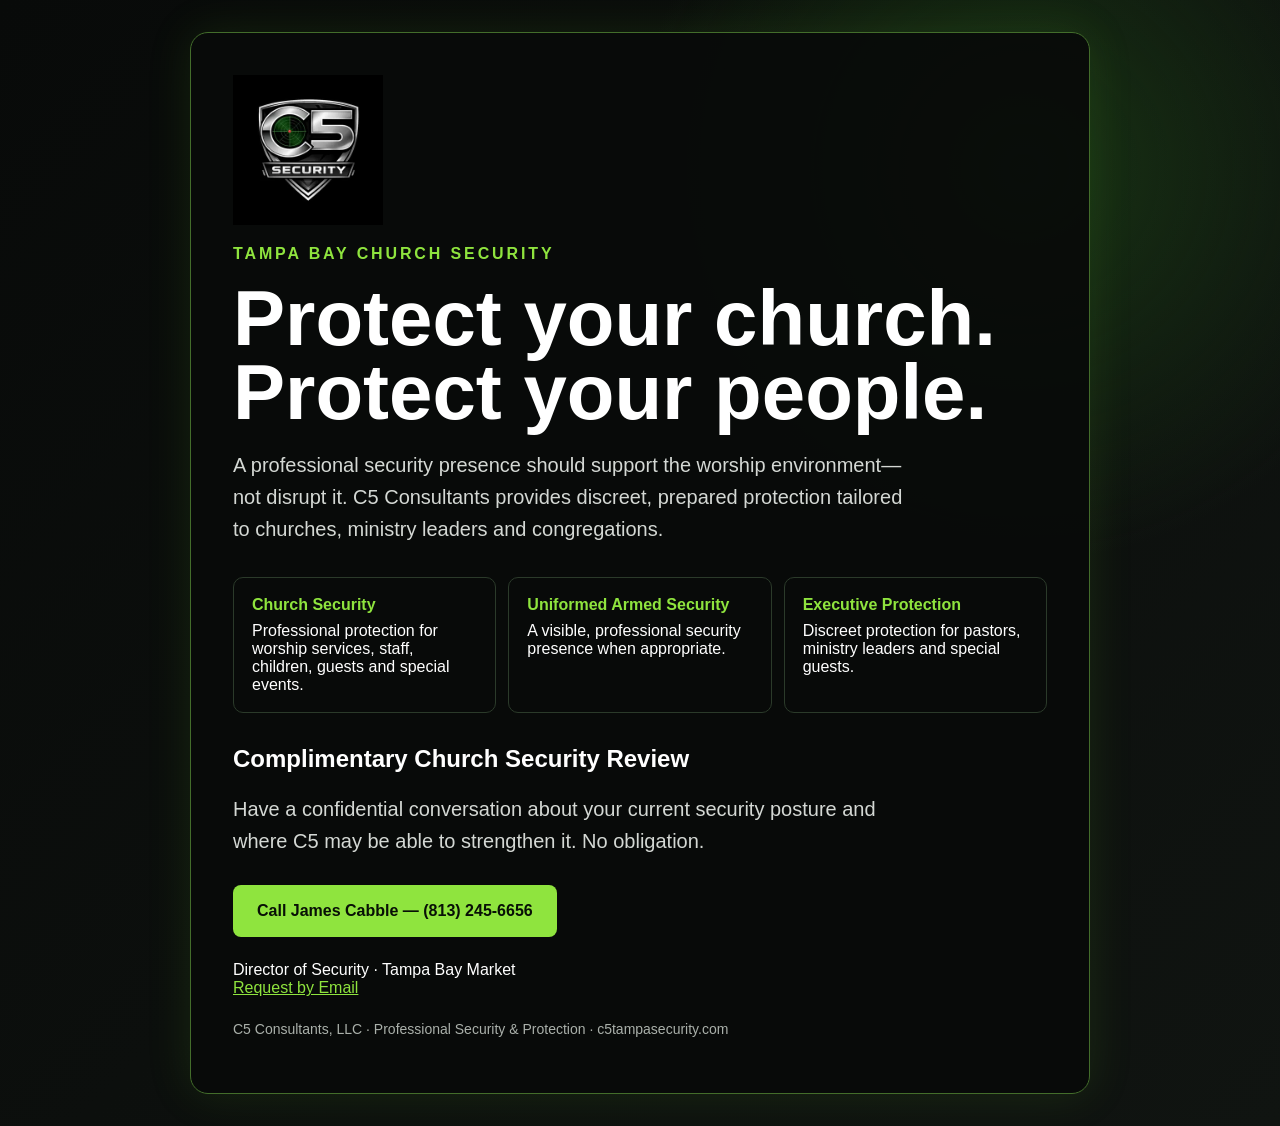
==== church-security.html @ 15aeea17 "Add church security direct mail landing page" ====
<!doctype html><html lang="en"><head><meta charset="utf-8"><meta name="viewport" content="width=device-width,initial-scale=1"><title>Church Security Review | C5 Consultants</title><meta name="description" content="Request a confidential complimentary church security review from C5 Consultants in Tampa Bay."><link rel="icon" href="assets/official-c5-logo.svg" type="image/svg+xml"><style>*{box-sizing:border-box}body{margin:0;background:#080a09;color:#fff;font-family:Arial,sans-serif}.wrap{min-height:100vh;background:radial-gradient(circle at 80% 15%,#183314 0,transparent 28%),linear-gradient(135deg,#080a09,#101411);padding:32px 20px}.card{max-width:900px;margin:auto;border:1px solid #436d2b;background:rgba(8,10,9,.92);padding:42px;border-radius:18px;box-shadow:0 0 45px #69c52a20}.logo{width:150px}.eyebrow{color:#8fe43e;letter-spacing:.18em;font-weight:700}.hero{font-size:clamp(42px,7vw,78px);line-height:.95;margin:18px 0}.sub{font-size:20px;color:#d4d8d4;max-width:680px;line-height:1.6}.services{display:grid;grid-template-columns:repeat(3,1fr);gap:12px;margin:32px 0}.services div{border:1px solid #2b3a2a;padding:18px;border-radius:10px}.services strong{display:block;color:#8fe43e;margin-bottom:8px}.cta{display:inline-block;background:#8fe43e;color:#081006;text-decoration:none;font-weight:800;padding:17px 24px;border-radius:8px;margin:8px 0}.fine{color:#aab0aa;font-size:14px;margin-top:24px}@media(max-width:650px){.card{padding:28px 22px}.services{grid-template-columns:1fr}}</style></head><body><main class="wrap"><section class="card"><img class="logo" src="assets/official-c5-logo.svg" alt="C5 Security"><p class="eyebrow">TAMPA BAY CHURCH SECURITY</p><h1 class="hero">Protect your church.<br>Protect your people.</h1><p class="sub">A professional security presence should support the worship environment—not disrupt it. C5 Consultants provides discreet, prepared protection tailored to churches, ministry leaders and congregations.</p><div class="services"><div><strong>Church Security</strong>Professional protection for worship services, staff, children, guests and special events.</div><div><strong>Uniformed Armed Security</strong>A visible, professional security presence when appropriate.</div><div><strong>Executive Protection</strong>Discreet protection for pastors, ministry leaders and special guests.</div></div><h2>Complimentary Church Security Review</h2><p class="sub">Have a confidential conversation about your current security posture and where C5 may be able to strengthen it. No obligation.</p><a class="cta" href="tel:+18132456656">Call James Cabble — (813) 245-6656</a><p>Director of Security · Tampa Bay Market<br><a style="color:#8fe43e" href="mailto:jim_cabble@yahoo.com?subject=Church%20Security%20Review">Request by Email</a></p><p class="fine">C5 Consultants, LLC · Professional Security &amp; Protection · c5tampasecurity.com</p></section></main></body></html>
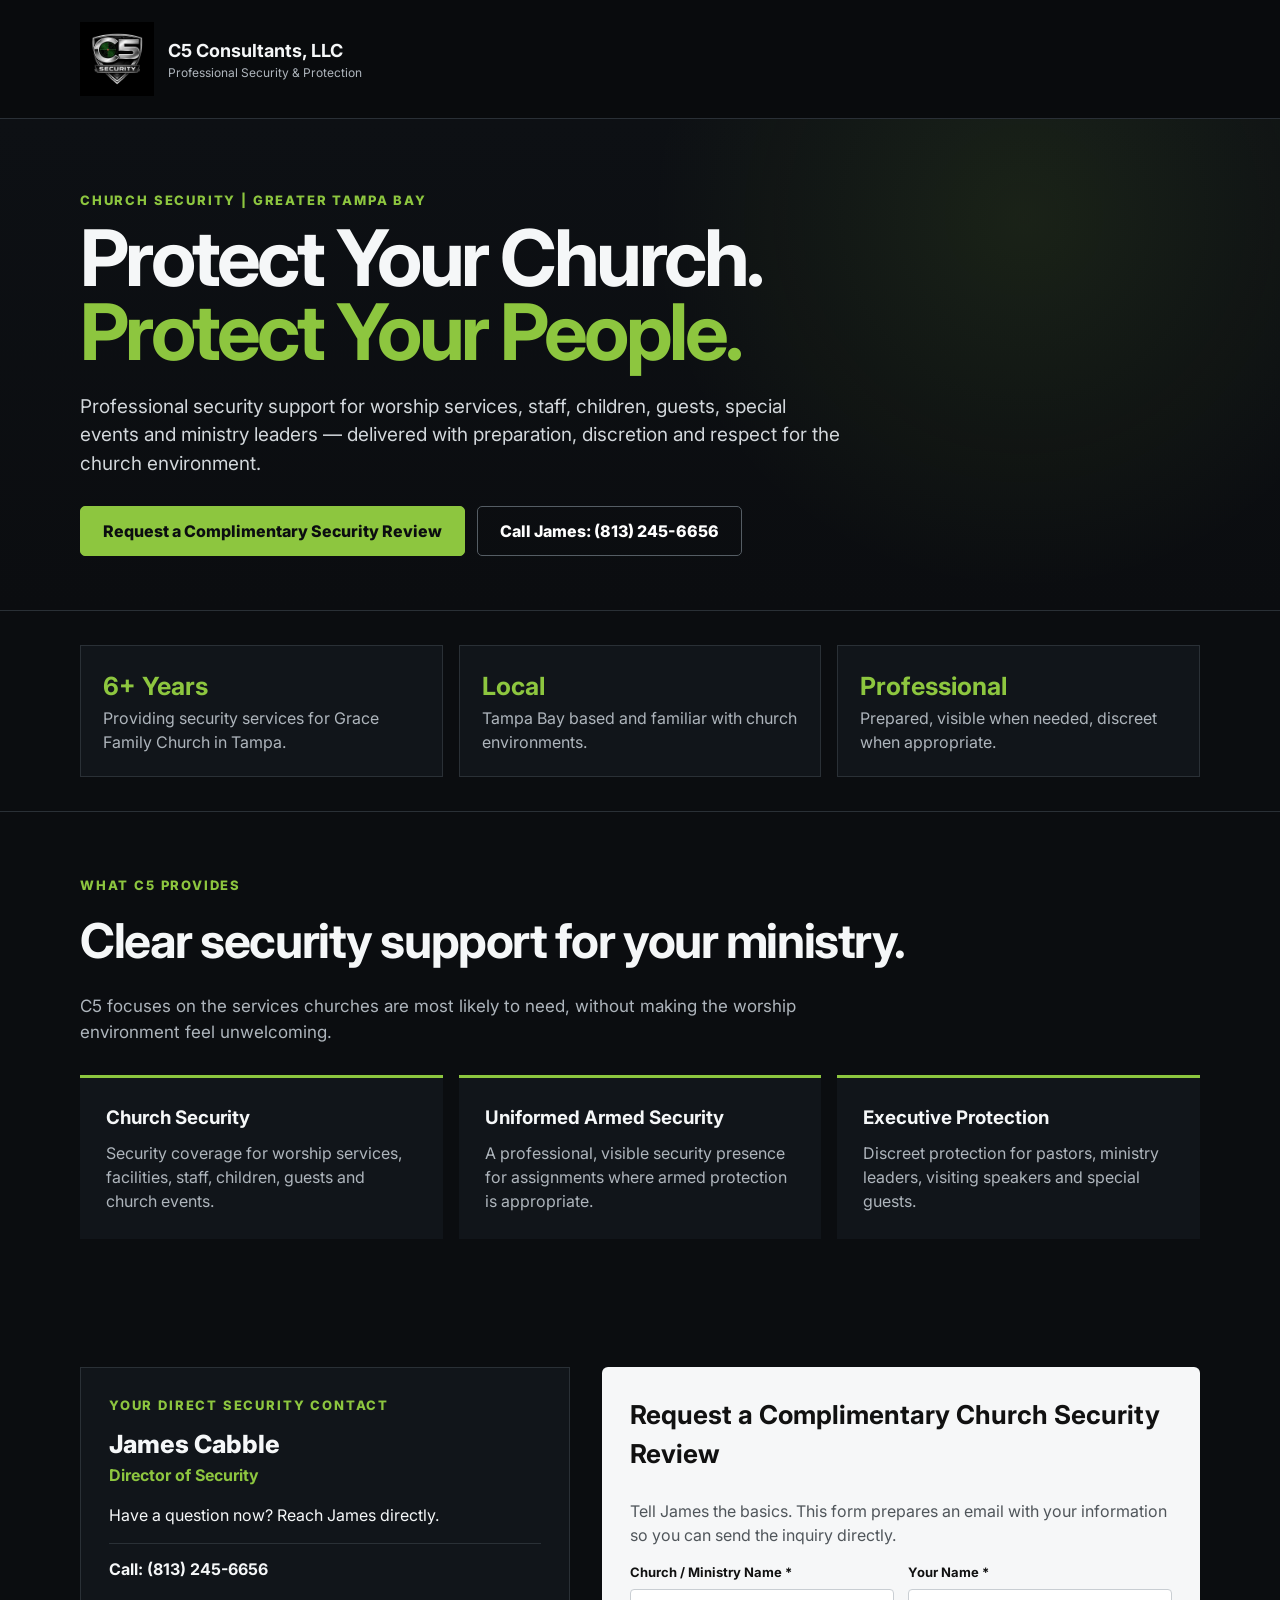
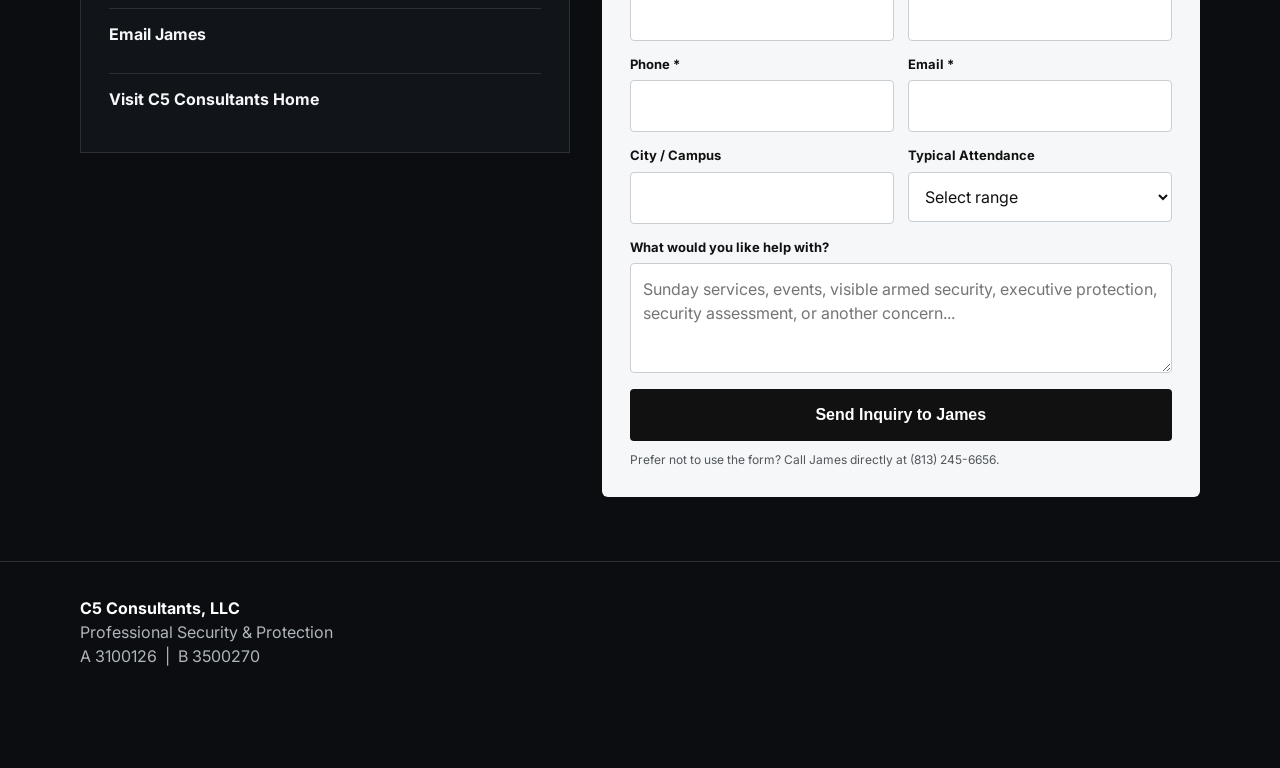
==== commit 413f765e: "Expand church security landing page with inquiry form and direct contact" ====
--- a/church-security.html
+++ b/church-security.html
@@ -1 +1,20 @@
-<!doctype html><html lang="en"><head><meta charset="utf-8"><meta name="viewport" content="width=device-width,initial-scale=1"><title>Church Security Review | C5 Consultants</title><meta name="description" content="Request a confidential complimentary church security review from C5 Consultants in Tampa Bay."><link rel="icon" href="assets/official-c5-logo.svg" type="image/svg+xml"><style>*{box-sizing:border-box}body{margin:0;background:#080a09;color:#fff;font-family:Arial,sans-serif}.wrap{min-height:100vh;background:radial-gradient(circle at 80% 15%,#183314 0,transparent 28%),linear-gradient(135deg,#080a09,#101411);padding:32px 20px}.card{max-width:900px;margin:auto;border:1px solid #436d2b;background:rgba(8,10,9,.92);padding:42px;border-radius:18px;box-shadow:0 0 45px #69c52a20}.logo{width:150px}.eyebrow{color:#8fe43e;letter-spacing:.18em;font-weight:700}.hero{font-size:clamp(42px,7vw,78px);line-height:.95;margin:18px 0}.sub{font-size:20px;color:#d4d8d4;max-width:680px;line-height:1.6}.services{display:grid;grid-template-columns:repeat(3,1fr);gap:12px;margin:32px 0}.services div{border:1px solid #2b3a2a;padding:18px;border-radius:10px}.services strong{display:block;color:#8fe43e;margin-bottom:8px}.cta{display:inline-block;background:#8fe43e;color:#081006;text-decoration:none;font-weight:800;padding:17px 24px;border-radius:8px;margin:8px 0}.fine{color:#aab0aa;font-size:14px;margin-top:24px}@media(max-width:650px){.card{padding:28px 22px}.services{grid-template-columns:1fr}}</style></head><body><main class="wrap"><section class="card"><img class="logo" src="assets/official-c5-logo.svg" alt="C5 Security"><p class="eyebrow">TAMPA BAY CHURCH SECURITY</p><h1 class="hero">Protect your church.<br>Protect your people.</h1><p class="sub">A professional security presence should support the worship environment—not disrupt it. C5 Consultants provides discreet, prepared protection tailored to churches, ministry leaders and congregations.</p><div class="services"><div><strong>Church Security</strong>Professional protection for worship services, staff, children, guests and special events.</div><div><strong>Uniformed Armed Security</strong>A visible, professional security presence when appropriate.</div><div><strong>Executive Protection</strong>Discreet protection for pastors, ministry leaders and special guests.</div></div><h2>Complimentary Church Security Review</h2><p class="sub">Have a confidential conversation about your current security posture and where C5 may be able to strengthen it. No obligation.</p><a class="cta" href="tel:+18132456656">Call James Cabble — (813) 245-6656</a><p>Director of Security · Tampa Bay Market<br><a style="color:#8fe43e" href="mailto:jim_cabble@yahoo.com?subject=Church%20Security%20Review">Request by Email</a></p><p class="fine">C5 Consultants, LLC · Professional Security &amp; Protection · c5tampasecurity.com</p></section></main></body></html>+<!doctype html>
+<html lang="en">
+<head>
+<meta charset="utf-8"><meta name="viewport" content="width=device-width,initial-scale=1"><meta name="theme-color" content="#0b0d10">
+<title>Church Security | C5 Consultants, LLC</title>
+<meta name="description" content="Church security services in Tampa Bay from C5 Consultants, LLC. Request a complimentary church security review or contact James Cabble directly.">
+<link rel="canonical" href="https://www.c5tampasecurity.com/church-security.html"><link rel="icon" href="assets/official-c5-logo.svg?v=3" type="image/svg+xml"><link rel="preconnect" href="https://fonts.googleapis.com"><link rel="preconnect" href="https://fonts.gstatic.com" crossorigin><link href="https://fonts.googleapis.com/css2?family=Inter:wght@400;500;600;700;800&display=swap" rel="stylesheet">
+<style>:root{--bg:#0b0d10;--panel:#11151a;--line:#2a3036;--text:#f5f7f8;--muted:#aeb5bc;--green:#8dc63f;--white:#fff}*{box-sizing:border-box}html{scroll-behavior:smooth}body{margin:0;background:var(--bg);color:var(--text);font-family:Inter,Arial,sans-serif;line-height:1.5}a{color:inherit}.wrap{width:min(1120px,calc(100% - 36px));margin:auto}.topbar{padding:22px 0;border-bottom:1px solid var(--line);background:#090b0d}.brand{display:flex;align-items:center;gap:14px;text-decoration:none}.brand img{width:74px;height:74px;object-fit:contain}.brand strong{display:block;font-size:18px}.brand span{display:block;color:var(--muted);font-size:12px}.hero{padding:72px 0 54px;background:radial-gradient(circle at 80% 20%,rgba(141,198,63,.10),transparent 34%),linear-gradient(180deg,#0d1014,#0b0d10)}.eyebrow{margin:0 0 10px;color:var(--green);font-weight:800;letter-spacing:.14em;text-transform:uppercase;font-size:13px}.hero h1{max-width:830px;margin:0;font-size:clamp(42px,7vw,78px);line-height:.95;letter-spacing:-.045em}.hero h1 span{color:var(--green)}.hero .lead{max-width:760px;margin:24px 0 0;color:#d2d7db;font-size:19px}.actions{display:flex;flex-wrap:wrap;gap:12px;margin-top:28px}.btn{display:inline-flex;justify-content:center;align-items:center;min-height:50px;padding:0 22px;border-radius:5px;background:var(--green);color:#0b0d10;text-decoration:none;font-weight:800;border:1px solid var(--green)}.btn.alt{background:transparent;color:var(--white);border-color:#555d64}.proof{padding:34px 0;border-top:1px solid var(--line);border-bottom:1px solid var(--line)}.proof-grid{display:grid;grid-template-columns:1fr 1fr 1fr;gap:16px}.proof-card{padding:22px;border:1px solid var(--line);background:var(--panel)}.proof-card strong{display:block;color:var(--green);font-size:25px}.proof-card span{color:var(--muted)}.section{padding:64px 0}.section h2{font-size:clamp(30px,4vw,48px);margin:0 0 14px;letter-spacing:-.03em}.section .intro{max-width:720px;color:var(--muted);font-size:17px}.service-grid{display:grid;grid-template-columns:repeat(3,1fr);gap:16px;margin-top:30px}.service{padding:26px;border-top:3px solid var(--green);background:var(--panel)}.service h3{margin:0 0 9px}.service p{margin:0;color:var(--muted)}.contact-layout{display:grid;grid-template-columns:.9fr 1.1fr;gap:32px;align-items:start}.direct{padding:28px;background:var(--panel);border:1px solid var(--line)}.direct h3{margin-top:0}.direct .name{font-size:25px;font-weight:800}.direct .title{color:var(--green);font-weight:700}.contact-link{display:block;margin-top:14px;padding:13px 0;border-top:1px solid var(--line);text-decoration:none;font-weight:700}.form{padding:28px;background:#f6f7f8;color:#111;border-radius:6px}.form h3{margin-top:0;font-size:26px}.form p{color:#50565b}.fields{display:grid;grid-template-columns:1fr 1fr;gap:14px}.field{display:flex;flex-direction:column;gap:6px}.field.full{grid-column:1/-1}label{font-size:13px;font-weight:700}input,select,textarea{width:100%;padding:13px 12px;border:1px solid #c9ced3;border-radius:4px;font:inherit;background:#fff;color:#111}textarea{min-height:110px;resize:vertical}.submit{width:100%;margin-top:16px;min-height:52px;border:0;border-radius:4px;background:#111;color:#fff;font-weight:800;font-size:16px;cursor:pointer}.fine{font-size:12px!important;margin:10px 0 0!important}.bottom{padding:34px 0 100px;border-top:1px solid var(--line);color:var(--muted)}.bottom strong{color:#fff}.mobile-call{display:none}@media(max-width:780px){.hero{padding-top:50px}.proof-grid,.service-grid,.contact-layout,.fields{grid-template-columns:1fr}.field.full{grid-column:auto}.mobile-call{display:block;position:fixed;z-index:20;left:0;right:0;bottom:0;padding:10px 14px;background:#090b0d;border-top:1px solid var(--line)}.mobile-call a{display:block;text-align:center;padding:14px;background:var(--green);color:#0b0d10;text-decoration:none;font-weight:800;border-radius:4px}}</style>
+</head>
+<body>
+<header class="topbar"><div class="wrap"><a class="brand" href="/" aria-label="C5 Consultants home"><img src="assets/official-c5-logo.svg?v=3" alt="Official C5 Security logo"><div><strong>C5 Consultants, LLC</strong><span>Professional Security &amp; Protection</span></div></a></div></header>
+<main>
+<section class="hero"><div class="wrap"><p class="eyebrow">Church Security | Greater Tampa Bay</p><h1>Protect Your Church.<br><span>Protect Your People.</span></h1><p class="lead">Professional security support for worship services, staff, children, guests, special events and ministry leaders — delivered with preparation, discretion and respect for the church environment.</p><div class="actions"><a class="btn" href="#review">Request a Complimentary Security Review</a><a class="btn alt" href="tel:+18132456656">Call James: (813) 245-6656</a></div></div></section>
+<section class="proof"><div class="wrap proof-grid"><div class="proof-card"><strong>6+ Years</strong><span>Providing security services for Grace Family Church in Tampa.</span></div><div class="proof-card"><strong>Local</strong><span>Tampa Bay based and familiar with church environments.</span></div><div class="proof-card"><strong>Professional</strong><span>Prepared, visible when needed, discreet when appropriate.</span></div></div></section>
+<section class="section"><div class="wrap"><p class="eyebrow">What C5 Provides</p><h2>Clear security support for your ministry.</h2><p class="intro">C5 focuses on the services churches are most likely to need, without making the worship environment feel unwelcoming.</p><div class="service-grid"><article class="service"><h3>Church Security</h3><p>Security coverage for worship services, facilities, staff, children, guests and church events.</p></article><article class="service"><h3>Uniformed Armed Security</h3><p>A professional, visible security presence for assignments where armed protection is appropriate.</p></article><article class="service"><h3>Executive Protection</h3><p>Discreet protection for pastors, ministry leaders, visiting speakers and special guests.</p></article></div></div></section>
+<section class="section" id="review"><div class="wrap contact-layout"><div class="direct"><p class="eyebrow">Your Direct Security Contact</p><div class="name">James Cabble</div><div class="title">Director of Security</div><p>Have a question now? Reach James directly.</p><a class="contact-link" href="tel:+18132456656">Call: (813) 245-6656</a><a class="contact-link" href="mailto:jim_cabble@yahoo.com?subject=Church%20Security%20Inquiry">Email James</a><a class="contact-link" href="/">Visit C5 Consultants Home</a></div><form class="form" id="churchInquiry"><h3>Request a Complimentary Church Security Review</h3><p>Tell James the basics. This form prepares an email with your information so you can send the inquiry directly.</p><div class="fields"><div class="field"><label for="church">Church / Ministry Name *</label><input id="church" required></div><div class="field"><label for="name">Your Name *</label><input id="name" required></div><div class="field"><label for="phone">Phone *</label><input id="phone" type="tel" required></div><div class="field"><label for="email">Email *</label><input id="email" type="email" required></div><div class="field"><label for="city">City / Campus</label><input id="city"></div><div class="field"><label for="size">Typical Attendance</label><select id="size"><option value="">Select range</option><option>Under 100</option><option>100–249</option><option>250–499</option><option>500–999</option><option>1,000+</option></select></div><div class="field full"><label for="need">What would you like help with?</label><textarea id="need" placeholder="Sunday services, events, visible armed security, executive protection, security assessment, or another concern..."></textarea></div></div><button class="submit" type="submit">Send Inquiry to James</button><p class="fine">Prefer not to use the form? Call James directly at (813) 245-6656.</p></form></div></section>
+</main>
+<footer class="bottom"><div class="wrap"><strong>C5 Consultants, LLC</strong><br>Professional Security &amp; Protection<br>A 3100126 &nbsp;|&nbsp; B 3500270</div></footer><div class="mobile-call"><a href="tel:+18132456656">Call James — (813) 245-6656</a></div>
+<script>document.getElementById('churchInquiry').addEventListener('submit',function(e){e.preventDefault();const g=id=>document.getElementById(id).value.trim();const subject='Church Security Inquiry - '+g('church');const body=['Church / Ministry: '+g('church'),'Contact Name: '+g('name'),'Phone: '+g('phone'),'Email: '+g('email'),'City / Campus: '+g('city'),'Typical Attendance: '+g('size'),'','What they need help with:',g('need'),'','Sent from the C5 Church Security landing page.'].join('\n');window.location.href='mailto:jim_cabble@yahoo.com?subject='+encodeURIComponent(subject)+'&body='+encodeURIComponent(body);});</script>
+</body></html>
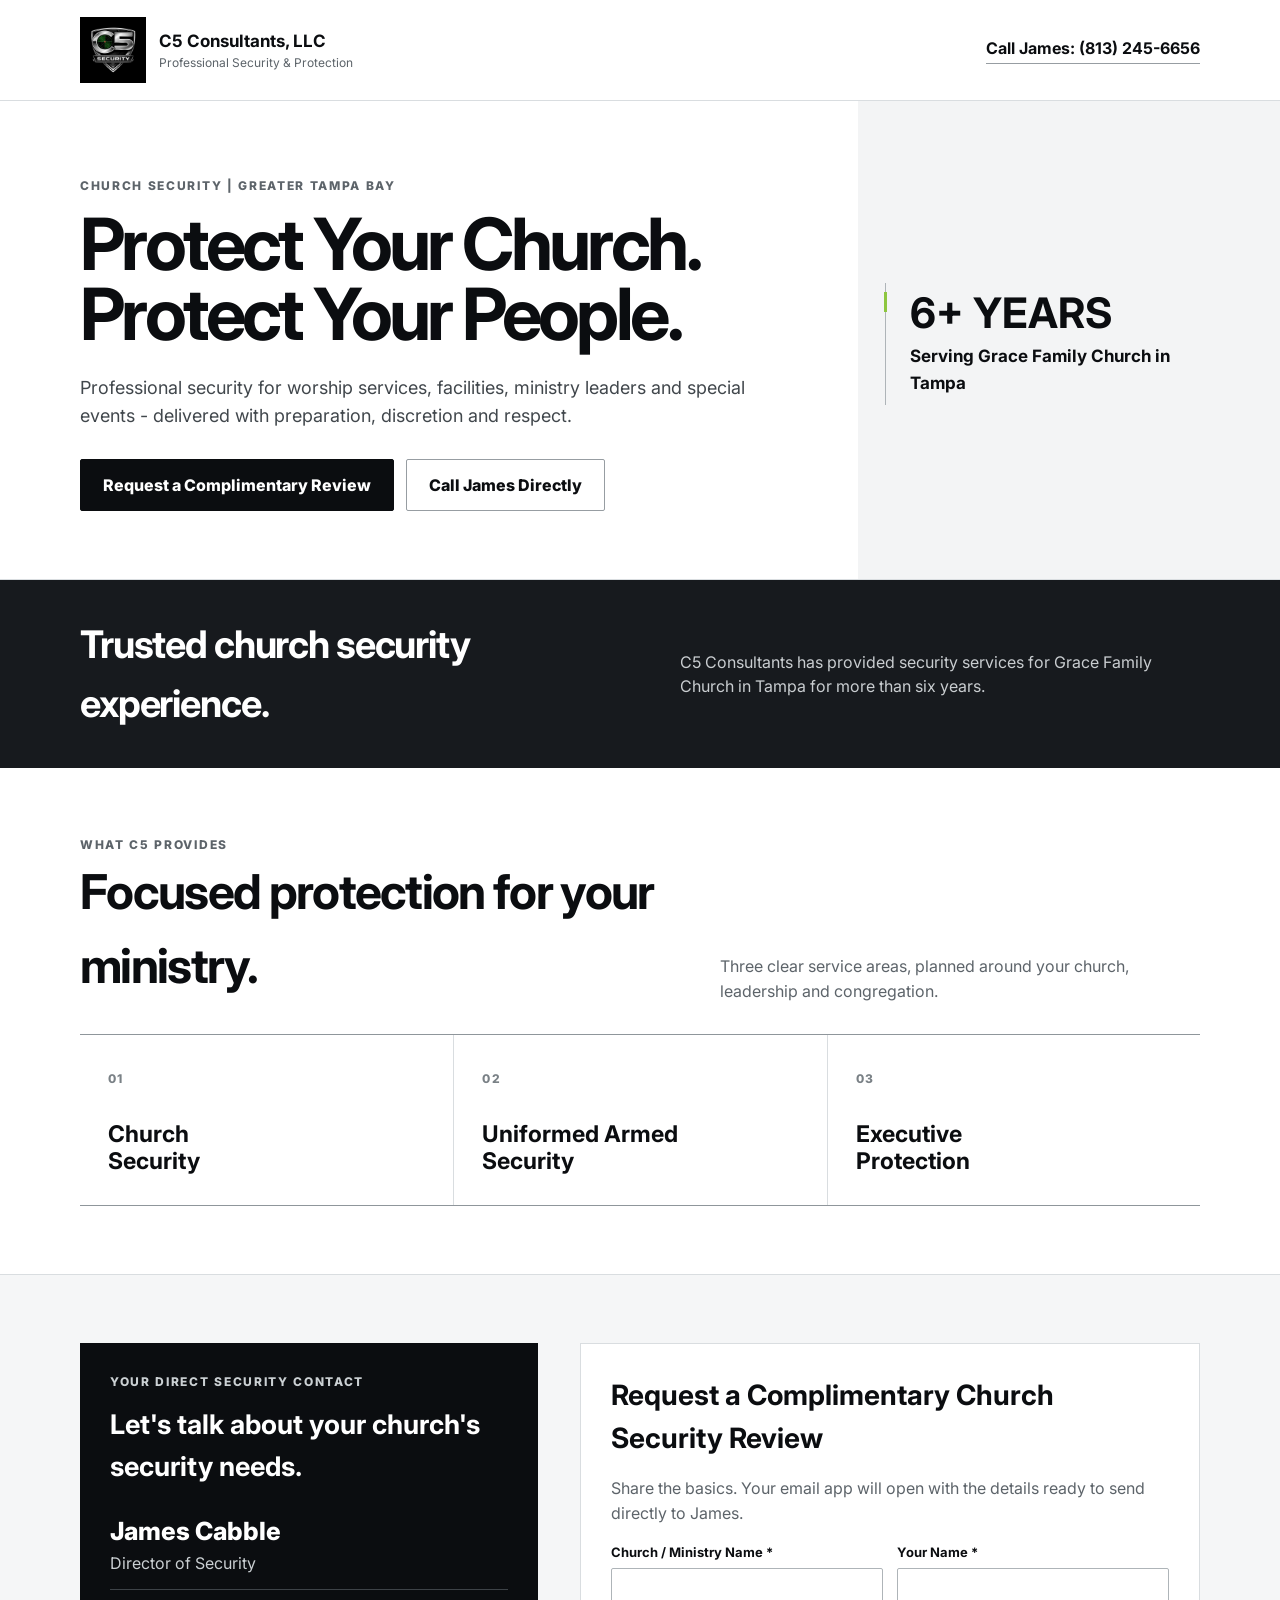
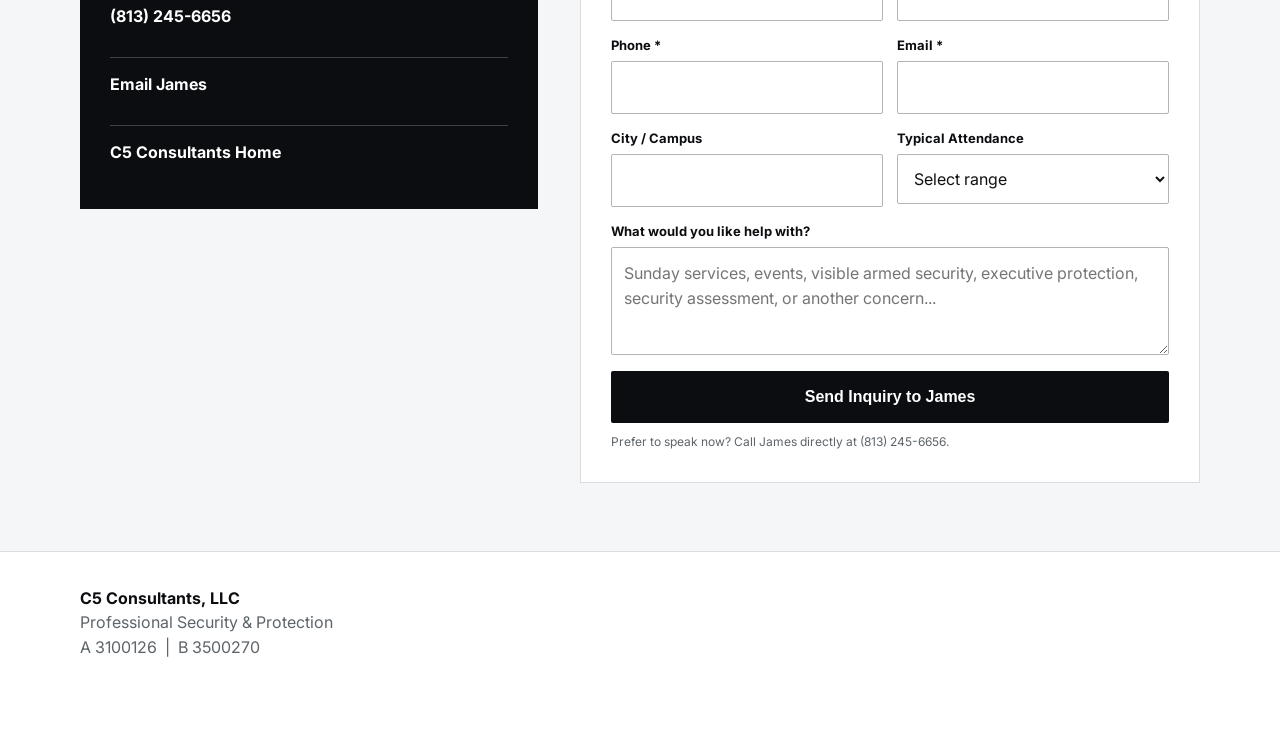
==== commit bdf01af6: "Refresh church security campaign landing page" ====
--- a/church-security.html
+++ b/church-security.html
@@ -1,20 +1,9 @@
 <!doctype html>
-<html lang="en">
-<head>
-<meta charset="utf-8"><meta name="viewport" content="width=device-width,initial-scale=1"><meta name="theme-color" content="#0b0d10">
-<title>Church Security | C5 Consultants, LLC</title>
-<meta name="description" content="Church security services in Tampa Bay from C5 Consultants, LLC. Request a complimentary church security review or contact James Cabble directly.">
-<link rel="canonical" href="https://www.c5tampasecurity.com/church-security.html"><link rel="icon" href="assets/official-c5-logo.svg?v=3" type="image/svg+xml"><link rel="preconnect" href="https://fonts.googleapis.com"><link rel="preconnect" href="https://fonts.gstatic.com" crossorigin><link href="https://fonts.googleapis.com/css2?family=Inter:wght@400;500;600;700;800&display=swap" rel="stylesheet">
-<style>:root{--bg:#0b0d10;--panel:#11151a;--line:#2a3036;--text:#f5f7f8;--muted:#aeb5bc;--green:#8dc63f;--white:#fff}*{box-sizing:border-box}html{scroll-behavior:smooth}body{margin:0;background:var(--bg);color:var(--text);font-family:Inter,Arial,sans-serif;line-height:1.5}a{color:inherit}.wrap{width:min(1120px,calc(100% - 36px));margin:auto}.topbar{padding:22px 0;border-bottom:1px solid var(--line);background:#090b0d}.brand{display:flex;align-items:center;gap:14px;text-decoration:none}.brand img{width:74px;height:74px;object-fit:contain}.brand strong{display:block;font-size:18px}.brand span{display:block;color:var(--muted);font-size:12px}.hero{padding:72px 0 54px;background:radial-gradient(circle at 80% 20%,rgba(141,198,63,.10),transparent 34%),linear-gradient(180deg,#0d1014,#0b0d10)}.eyebrow{margin:0 0 10px;color:var(--green);font-weight:800;letter-spacing:.14em;text-transform:uppercase;font-size:13px}.hero h1{max-width:830px;margin:0;font-size:clamp(42px,7vw,78px);line-height:.95;letter-spacing:-.045em}.hero h1 span{color:var(--green)}.hero .lead{max-width:760px;margin:24px 0 0;color:#d2d7db;font-size:19px}.actions{display:flex;flex-wrap:wrap;gap:12px;margin-top:28px}.btn{display:inline-flex;justify-content:center;align-items:center;min-height:50px;padding:0 22px;border-radius:5px;background:var(--green);color:#0b0d10;text-decoration:none;font-weight:800;border:1px solid var(--green)}.btn.alt{background:transparent;color:var(--white);border-color:#555d64}.proof{padding:34px 0;border-top:1px solid var(--line);border-bottom:1px solid var(--line)}.proof-grid{display:grid;grid-template-columns:1fr 1fr 1fr;gap:16px}.proof-card{padding:22px;border:1px solid var(--line);background:var(--panel)}.proof-card strong{display:block;color:var(--green);font-size:25px}.proof-card span{color:var(--muted)}.section{padding:64px 0}.section h2{font-size:clamp(30px,4vw,48px);margin:0 0 14px;letter-spacing:-.03em}.section .intro{max-width:720px;color:var(--muted);font-size:17px}.service-grid{display:grid;grid-template-columns:repeat(3,1fr);gap:16px;margin-top:30px}.service{padding:26px;border-top:3px solid var(--green);background:var(--panel)}.service h3{margin:0 0 9px}.service p{margin:0;color:var(--muted)}.contact-layout{display:grid;grid-template-columns:.9fr 1.1fr;gap:32px;align-items:start}.direct{padding:28px;background:var(--panel);border:1px solid var(--line)}.direct h3{margin-top:0}.direct .name{font-size:25px;font-weight:800}.direct .title{color:var(--green);font-weight:700}.contact-link{display:block;margin-top:14px;padding:13px 0;border-top:1px solid var(--line);text-decoration:none;font-weight:700}.form{padding:28px;background:#f6f7f8;color:#111;border-radius:6px}.form h3{margin-top:0;font-size:26px}.form p{color:#50565b}.fields{display:grid;grid-template-columns:1fr 1fr;gap:14px}.field{display:flex;flex-direction:column;gap:6px}.field.full{grid-column:1/-1}label{font-size:13px;font-weight:700}input,select,textarea{width:100%;padding:13px 12px;border:1px solid #c9ced3;border-radius:4px;font:inherit;background:#fff;color:#111}textarea{min-height:110px;resize:vertical}.submit{width:100%;margin-top:16px;min-height:52px;border:0;border-radius:4px;background:#111;color:#fff;font-weight:800;font-size:16px;cursor:pointer}.fine{font-size:12px!important;margin:10px 0 0!important}.bottom{padding:34px 0 100px;border-top:1px solid var(--line);color:var(--muted)}.bottom strong{color:#fff}.mobile-call{display:none}@media(max-width:780px){.hero{padding-top:50px}.proof-grid,.service-grid,.contact-layout,.fields{grid-template-columns:1fr}.field.full{grid-column:auto}.mobile-call{display:block;position:fixed;z-index:20;left:0;right:0;bottom:0;padding:10px 14px;background:#090b0d;border-top:1px solid var(--line)}.mobile-call a{display:block;text-align:center;padding:14px;background:var(--green);color:#0b0d10;text-decoration:none;font-weight:800;border-radius:4px}}</style>
-</head>
-<body>
-<header class="topbar"><div class="wrap"><a class="brand" href="/" aria-label="C5 Consultants home"><img src="assets/official-c5-logo.svg?v=3" alt="Official C5 Security logo"><div><strong>C5 Consultants, LLC</strong><span>Professional Security &amp; Protection</span></div></a></div></header>
-<main>
-<section class="hero"><div class="wrap"><p class="eyebrow">Church Security | Greater Tampa Bay</p><h1>Protect Your Church.<br><span>Protect Your People.</span></h1><p class="lead">Professional security support for worship services, staff, children, guests, special events and ministry leaders — delivered with preparation, discretion and respect for the church environment.</p><div class="actions"><a class="btn" href="#review">Request a Complimentary Security Review</a><a class="btn alt" href="tel:+18132456656">Call James: (813) 245-6656</a></div></div></section>
-<section class="proof"><div class="wrap proof-grid"><div class="proof-card"><strong>6+ Years</strong><span>Providing security services for Grace Family Church in Tampa.</span></div><div class="proof-card"><strong>Local</strong><span>Tampa Bay based and familiar with church environments.</span></div><div class="proof-card"><strong>Professional</strong><span>Prepared, visible when needed, discreet when appropriate.</span></div></div></section>
-<section class="section"><div class="wrap"><p class="eyebrow">What C5 Provides</p><h2>Clear security support for your ministry.</h2><p class="intro">C5 focuses on the services churches are most likely to need, without making the worship environment feel unwelcoming.</p><div class="service-grid"><article class="service"><h3>Church Security</h3><p>Security coverage for worship services, facilities, staff, children, guests and church events.</p></article><article class="service"><h3>Uniformed Armed Security</h3><p>A professional, visible security presence for assignments where armed protection is appropriate.</p></article><article class="service"><h3>Executive Protection</h3><p>Discreet protection for pastors, ministry leaders, visiting speakers and special guests.</p></article></div></div></section>
-<section class="section" id="review"><div class="wrap contact-layout"><div class="direct"><p class="eyebrow">Your Direct Security Contact</p><div class="name">James Cabble</div><div class="title">Director of Security</div><p>Have a question now? Reach James directly.</p><a class="contact-link" href="tel:+18132456656">Call: (813) 245-6656</a><a class="contact-link" href="mailto:jim_cabble@yahoo.com?subject=Church%20Security%20Inquiry">Email James</a><a class="contact-link" href="/">Visit C5 Consultants Home</a></div><form class="form" id="churchInquiry"><h3>Request a Complimentary Church Security Review</h3><p>Tell James the basics. This form prepares an email with your information so you can send the inquiry directly.</p><div class="fields"><div class="field"><label for="church">Church / Ministry Name *</label><input id="church" required></div><div class="field"><label for="name">Your Name *</label><input id="name" required></div><div class="field"><label for="phone">Phone *</label><input id="phone" type="tel" required></div><div class="field"><label for="email">Email *</label><input id="email" type="email" required></div><div class="field"><label for="city">City / Campus</label><input id="city"></div><div class="field"><label for="size">Typical Attendance</label><select id="size"><option value="">Select range</option><option>Under 100</option><option>100–249</option><option>250–499</option><option>500–999</option><option>1,000+</option></select></div><div class="field full"><label for="need">What would you like help with?</label><textarea id="need" placeholder="Sunday services, events, visible armed security, executive protection, security assessment, or another concern..."></textarea></div></div><button class="submit" type="submit">Send Inquiry to James</button><p class="fine">Prefer not to use the form? Call James directly at (813) 245-6656.</p></form></div></section>
-</main>
-<footer class="bottom"><div class="wrap"><strong>C5 Consultants, LLC</strong><br>Professional Security &amp; Protection<br>A 3100126 &nbsp;|&nbsp; B 3500270</div></footer><div class="mobile-call"><a href="tel:+18132456656">Call James — (813) 245-6656</a></div>
-<script>document.getElementById('churchInquiry').addEventListener('submit',function(e){e.preventDefault();const g=id=>document.getElementById(id).value.trim();const subject='Church Security Inquiry - '+g('church');const body=['Church / Ministry: '+g('church'),'Contact Name: '+g('name'),'Phone: '+g('phone'),'Email: '+g('email'),'City / Campus: '+g('city'),'Typical Attendance: '+g('size'),'','What they need help with:',g('need'),'','Sent from the C5 Church Security landing page.'].join('\n');window.location.href='mailto:jim_cabble@yahoo.com?subject='+encodeURIComponent(subject)+'&body='+encodeURIComponent(body);});</script>
-</body></html>+<html lang="en"><head><meta charset="utf-8"><meta name="viewport" content="width=device-width,initial-scale=1"><meta name="theme-color" content="#ffffff"><title>Church Security | C5 Consultants, LLC</title><meta name="description" content="Church security services in Tampa Bay from C5 Consultants, LLC. Request a complimentary church security review or contact James Cabble directly."><link rel="canonical" href="https://www.c5tampasecurity.com/church-security.html"><link rel="icon" href="assets/official-c5-logo.svg?v=3" type="image/svg+xml"><link rel="preconnect" href="https://fonts.googleapis.com"><link rel="preconnect" href="https://fonts.gstatic.com" crossorigin><link href="https://fonts.googleapis.com/css2?family=Inter:wght@400;500;600;700;800&display=swap" rel="stylesheet"><style>
+:root{--ink:#0b0d10;--charcoal:#171a1e;--silver:#d9dde0;--soft:#f5f6f7;--muted:#5d646a;--green:#8dc63f;--white:#fff}*{box-sizing:border-box}html{scroll-behavior:smooth}body{margin:0;background:#fff;color:var(--ink);font-family:Inter,Arial,sans-serif;line-height:1.55}a{color:inherit}.wrap{width:min(1120px,calc(100% - 40px));margin:auto}.topbar{padding:17px 0;border-bottom:1px solid var(--silver)}.topbar .wrap,.brand{display:flex;align-items:center}.topbar .wrap{justify-content:space-between;gap:24px}.brand{gap:13px;text-decoration:none}.brand img{width:66px;height:66px}.brand strong,.brand span{display:block}.brand strong{font-size:17px}.brand span{color:var(--muted);font-size:12px}.top-call{font-weight:700;text-decoration:none;border-bottom:1px solid #979da2;padding-bottom:3px}.hero{padding:76px 0 68px;background:linear-gradient(90deg,#fff 0 67%,#f3f4f5 67%);border-bottom:1px solid var(--silver)}.hero-grid{display:grid;grid-template-columns:1.55fr .65fr;gap:54px;align-items:center}.eyebrow{margin:0 0 13px;color:var(--muted);font-weight:800;letter-spacing:.14em;text-transform:uppercase;font-size:12px}.hero h1{max-width:780px;margin:0;font-size:clamp(43px,6.4vw,72px);line-height:.98;letter-spacing:-.05em}.hero .lead{max-width:720px;margin:24px 0 0;color:#41474c;font-size:18px}.actions{display:flex;flex-wrap:wrap;gap:12px;margin-top:30px}.btn{display:inline-flex;justify-content:center;align-items:center;min-height:52px;padding:0 22px;border-radius:2px;background:var(--ink);color:#fff;text-decoration:none;font-weight:800;border:1px solid var(--ink)}.btn.alt{background:#fff;color:var(--ink);border-color:#979da2}.hero-proof{position:relative;border-left:1px solid #aeb4b8;padding:9px 0 9px 24px}.hero-proof:before{content:"";position:absolute;left:-2px;top:9px;width:3px;height:20px;background:var(--green)}.hero-proof strong{display:block;font-size:42px;line-height:1}.hero-proof span{display:block;margin-top:9px;font-size:17px;font-weight:700}.proof{padding:35px 0;background:var(--charcoal);color:#fff}.proof .wrap{display:flex;align-items:center;justify-content:space-between;gap:30px}.proof strong{font-size:clamp(24px,3.5vw,38px);letter-spacing:-.03em}.proof span{max-width:520px;color:#c9cdd0}.section{padding:68px 0}.section h2{font-size:clamp(31px,4.2vw,48px);margin:0;letter-spacing:-.035em}.section-head{display:flex;justify-content:space-between;align-items:end;gap:30px;margin-bottom:30px}.section-head p{max-width:480px;margin:0;color:var(--muted)}.service-grid{display:grid;grid-template-columns:repeat(3,1fr);border-block:1px solid #8f969b}.service{padding:30px 28px;min-height:170px}.service+.service{border-left:1px solid var(--silver)}.service .number{font-size:12px;color:#7a8186;font-weight:800;letter-spacing:.12em}.service h3{margin:32px 0 0;font-size:23px;line-height:1.15}.review{background:var(--soft);border-top:1px solid var(--silver)}.contact-layout{display:grid;grid-template-columns:.85fr 1.15fr;gap:42px;align-items:start}.direct{padding:30px;background:var(--ink);color:#fff}.direct h3{margin:0 0 24px;font-size:27px}.direct .name{font-size:25px;font-weight:800}.direct .title,.direct p{color:#cbd0d3}.contact-link{display:block;margin-top:14px;padding:14px 0;border-top:1px solid #3d4247;text-decoration:none;font-weight:700}.form{padding:30px;background:#fff;border:1px solid var(--silver)}.form h3{margin:0;font-size:28px}.form>p{color:var(--muted)}.fields{display:grid;grid-template-columns:1fr 1fr;gap:14px}.field{display:flex;flex-direction:column;gap:6px}.field.full{grid-column:1/-1}label{font-size:13px;font-weight:700}input,select,textarea{width:100%;padding:13px 12px;border:1px solid #aeb4b8;border-radius:2px;font:inherit;background:#fff;color:#111}textarea{min-height:108px;resize:vertical}.submit{width:100%;margin-top:16px;min-height:52px;border:0;border-radius:2px;background:var(--ink);color:#fff;font-weight:800;font-size:16px;cursor:pointer}.submit:focus,.btn:focus,.contact-link:focus{outline:3px solid var(--green);outline-offset:3px}.fine{font-size:12px!important;margin:10px 0 0!important}.bottom{padding:34px 0 96px;border-top:1px solid var(--silver);color:var(--muted)}.bottom strong{color:var(--ink)}.mobile-call{display:none}@media(max-width:780px){.top-call{display:none}.hero{padding:52px 0;background:#fff}.hero-grid,.contact-layout,.fields{grid-template-columns:1fr}.proof .wrap,.section-head{display:block}.proof span,.section-head p{display:block;margin-top:12px}.service-grid{grid-template-columns:1fr}.service{min-height:0}.service+.service{border-left:0;border-top:1px solid var(--silver)}.mobile-call{display:block;position:fixed;z-index:20;inset:auto 0 0;padding:10px 14px;background:#fff;border-top:1px solid var(--silver)}.mobile-call a{display:block;text-align:center;padding:14px;background:var(--ink);color:#fff;text-decoration:none;font-weight:800}}
+</style></head><body><header class="topbar"><div class="wrap"><a class="brand" href="/" aria-label="C5 Consultants home"><img src="assets/official-c5-logo.svg?v=3" alt="Official C5 Security logo"><div><strong>C5 Consultants, LLC</strong><span>Professional Security &amp; Protection</span></div></a><a class="top-call" href="tel:+18132456656">Call James: (813) 245-6656</a></div></header><main>
+<section class="hero"><div class="wrap hero-grid"><div><p class="eyebrow">Church Security | Greater Tampa Bay</p><h1>Protect Your Church.<br>Protect Your People.</h1><p class="lead">Professional security for worship services, facilities, ministry leaders and special events - delivered with preparation, discretion and respect.</p><div class="actions"><a class="btn" href="#review">Request a Complimentary Review</a><a class="btn alt" href="tel:+18132456656">Call James Directly</a></div></div><div class="hero-proof"><strong>6+ YEARS</strong><span>Serving Grace Family Church in Tampa</span></div></div></section>
+<section class="proof"><div class="wrap"><strong>Trusted church security experience.</strong><span>C5 Consultants has provided security services for Grace Family Church in Tampa for more than six years.</span></div></section>
+<section class="section"><div class="wrap"><div class="section-head"><div><p class="eyebrow">What C5 Provides</p><h2>Focused protection for your ministry.</h2></div><p>Three clear service areas, planned around your church, leadership and congregation.</p></div><div class="service-grid"><article class="service"><span class="number">01</span><h3>Church<br>Security</h3></article><article class="service"><span class="number">02</span><h3>Uniformed Armed<br>Security</h3></article><article class="service"><span class="number">03</span><h3>Executive<br>Protection</h3></article></div></div></section>
+<section class="section review" id="review"><div class="wrap contact-layout"><div class="direct"><p class="eyebrow">Your Direct Security Contact</p><h3>Let's talk about your church's security needs.</h3><div class="name">James Cabble</div><div class="title">Director of Security</div><a class="contact-link" href="tel:+18132456656">(813) 245-6656</a><a class="contact-link" href="mailto:jim_cabble@yahoo.com?subject=Church%20Security%20Inquiry">Email James</a><a class="contact-link" href="/">C5 Consultants Home</a></div><form class="form" id="churchInquiry"><h3>Request a Complimentary Church Security Review</h3><p>Share the basics. Your email app will open with the details ready to send directly to James.</p><div class="fields"><div class="field"><label for="church">Church / Ministry Name *</label><input id="church" name="church" autocomplete="organization" required></div><div class="field"><label for="name">Your Name *</label><input id="name" name="name" autocomplete="name" required></div><div class="field"><label for="phone">Phone *</label><input id="phone" name="phone" type="tel" autocomplete="tel" required></div><div class="field"><label for="email">Email *</label><input id="email" name="email" type="email" autocomplete="email" required></div><div class="field"><label for="city">City / Campus</label><input id="city" name="city" autocomplete="address-level2"></div><div class="field"><label for="size">Typical Attendance</label><select id="size" name="size"><option value="">Select range</option><option>Under 100</option><option>100-249</option><option>250-499</option><option>500-999</option><option>1,000+</option></select></div><div class="field full"><label for="need">What would you like help with?</label><textarea id="need" name="need" placeholder="Sunday services, events, visible armed security, executive protection, security assessment, or another concern..."></textarea></div></div><button class="submit" type="submit">Send Inquiry to James</button><p class="fine">Prefer to speak now? Call James directly at (813) 245-6656.</p></form></div></section></main>
+<footer class="bottom"><div class="wrap"><strong>C5 Consultants, LLC</strong><br>Professional Security &amp; Protection<br>A 3100126 &nbsp;|&nbsp; B 3500270</div></footer><div class="mobile-call"><a href="tel:+18132456656">Call James - (813) 245-6656</a></div><script>document.getElementById('churchInquiry').addEventListener('submit',function(e){e.preventDefault();const g=id=>document.getElementById(id).value.trim();const subject='Church Security Inquiry - '+g('church');const body=['Church / Ministry: '+g('church'),'Contact Name: '+g('name'),'Phone: '+g('phone'),'Email: '+g('email'),'City / Campus: '+g('city'),'Typical Attendance: '+g('size'),'','What they need help with:',g('need'),'','Sent from the C5 Church Security landing page.'].join('\n');window.location.href='mailto:jim_cabble@yahoo.com?subject='+encodeURIComponent(subject)+'&body='+encodeURIComponent(body);});</script></body></html>
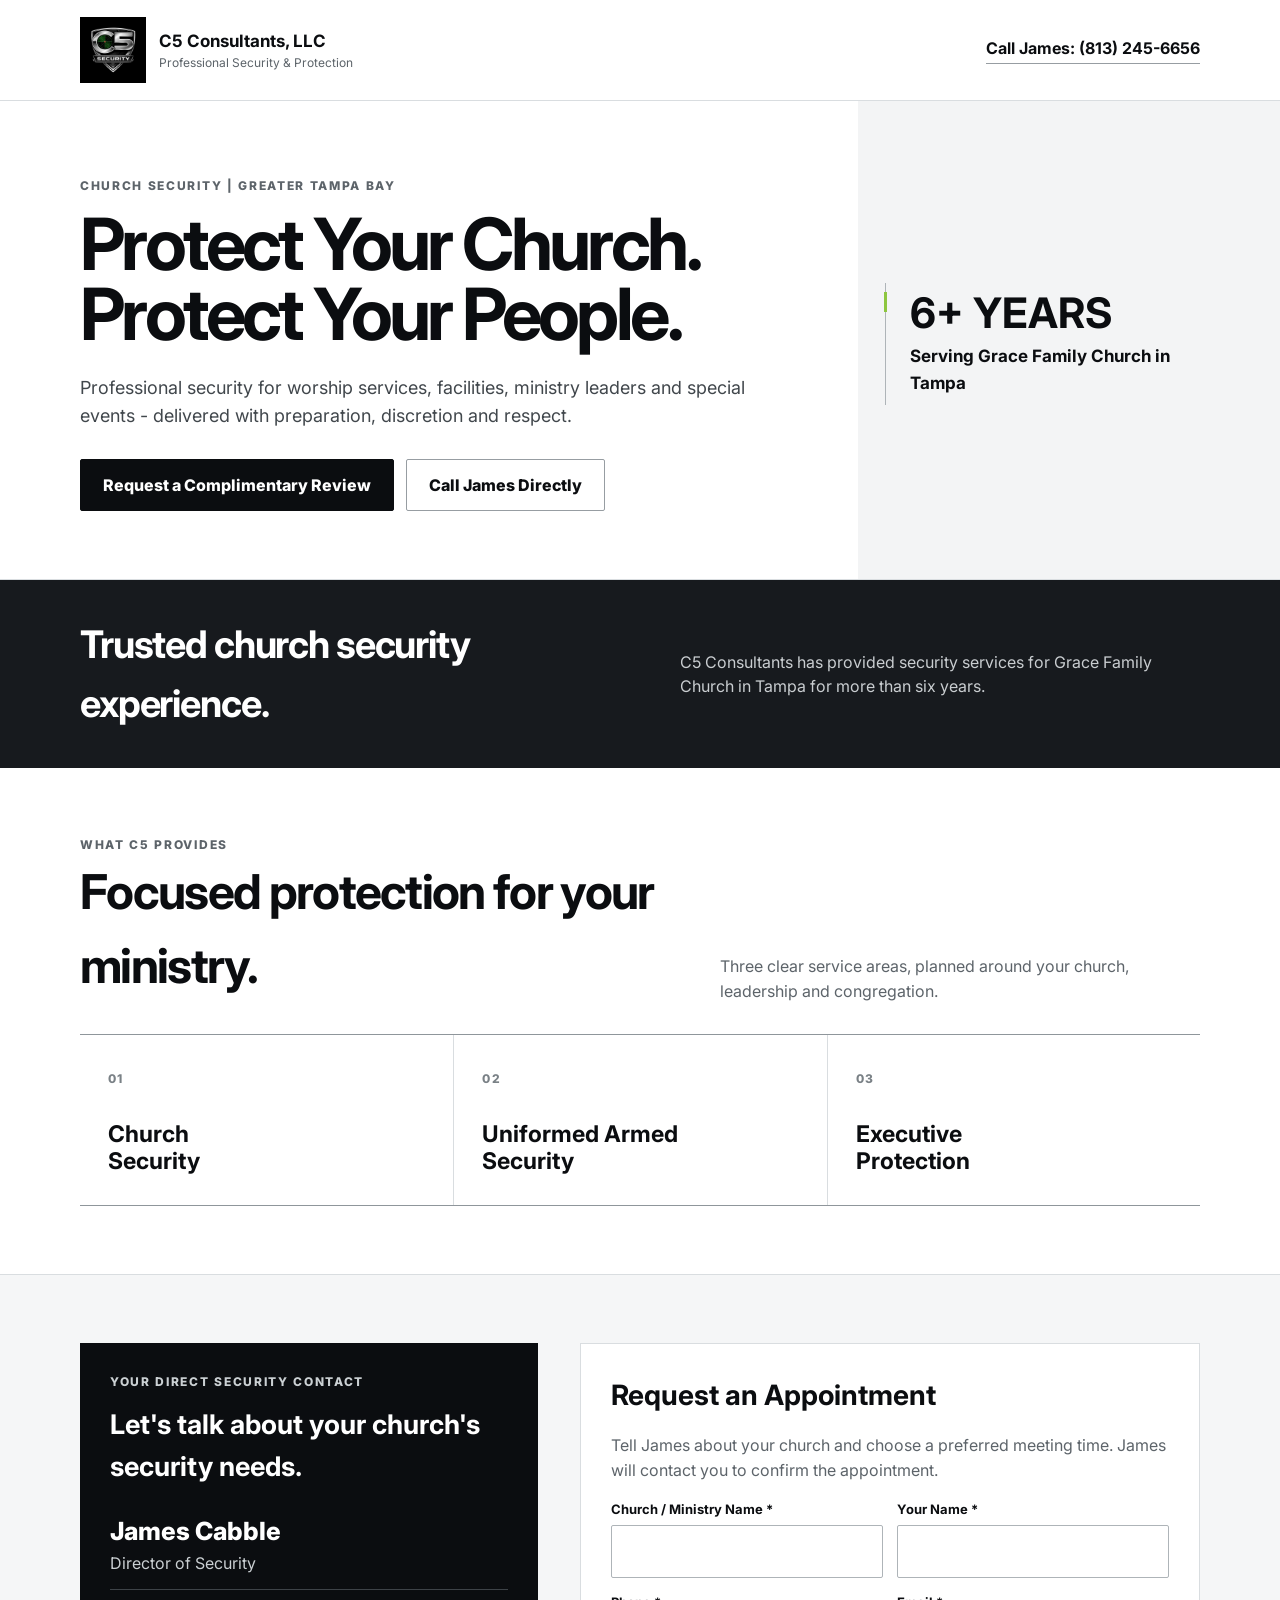
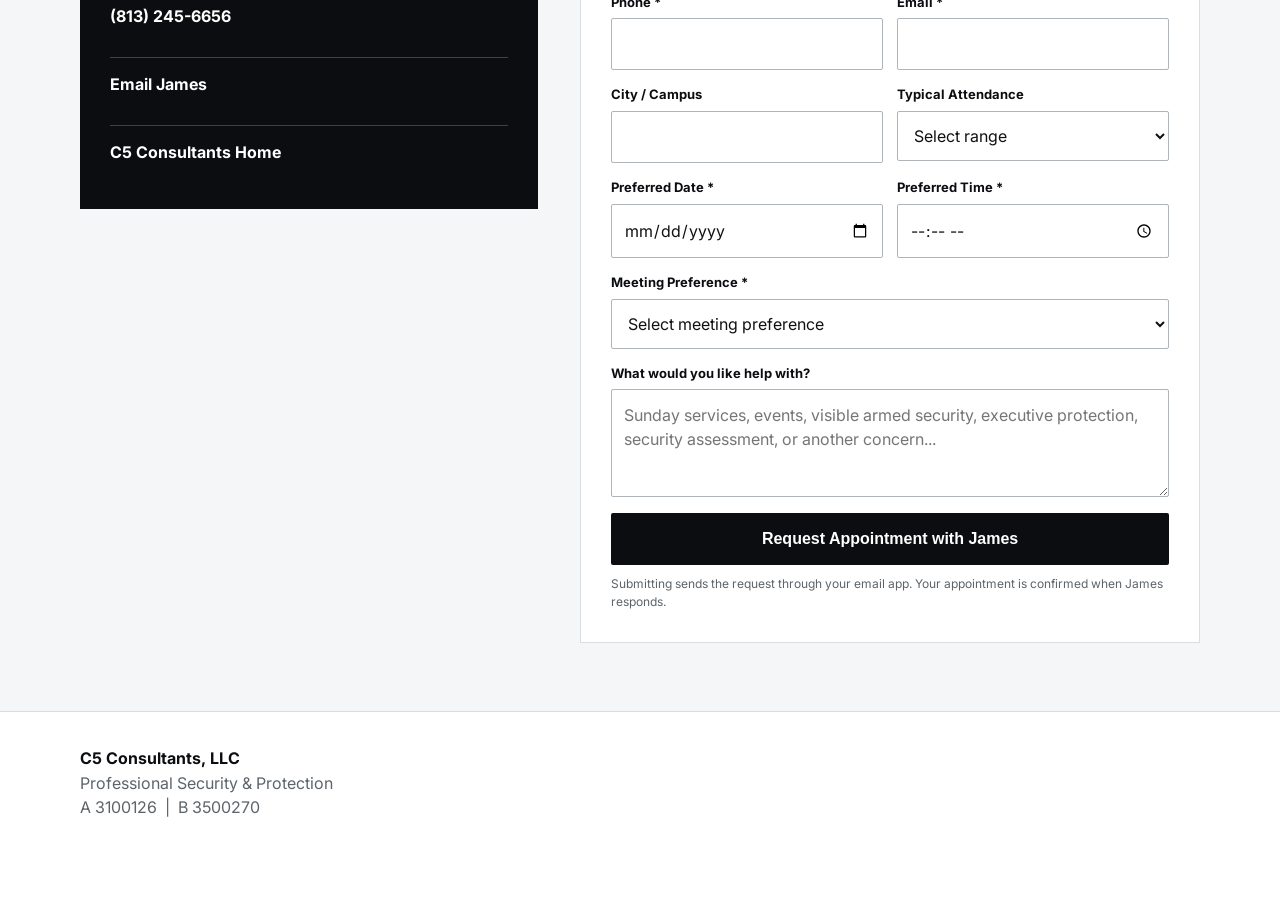
==== commit 9b934663: "Add church appointment request form" ====
--- a/church-security.html
+++ b/church-security.html
@@ -5,5 +5,5 @@
 <section class="hero"><div class="wrap hero-grid"><div><p class="eyebrow">Church Security | Greater Tampa Bay</p><h1>Protect Your Church.<br>Protect Your People.</h1><p class="lead">Professional security for worship services, facilities, ministry leaders and special events - delivered with preparation, discretion and respect.</p><div class="actions"><a class="btn" href="#review">Request a Complimentary Review</a><a class="btn alt" href="tel:+18132456656">Call James Directly</a></div></div><div class="hero-proof"><strong>6+ YEARS</strong><span>Serving Grace Family Church in Tampa</span></div></div></section>
 <section class="proof"><div class="wrap"><strong>Trusted church security experience.</strong><span>C5 Consultants has provided security services for Grace Family Church in Tampa for more than six years.</span></div></section>
 <section class="section"><div class="wrap"><div class="section-head"><div><p class="eyebrow">What C5 Provides</p><h2>Focused protection for your ministry.</h2></div><p>Three clear service areas, planned around your church, leadership and congregation.</p></div><div class="service-grid"><article class="service"><span class="number">01</span><h3>Church<br>Security</h3></article><article class="service"><span class="number">02</span><h3>Uniformed Armed<br>Security</h3></article><article class="service"><span class="number">03</span><h3>Executive<br>Protection</h3></article></div></div></section>
-<section class="section review" id="review"><div class="wrap contact-layout"><div class="direct"><p class="eyebrow">Your Direct Security Contact</p><h3>Let's talk about your church's security needs.</h3><div class="name">James Cabble</div><div class="title">Director of Security</div><a class="contact-link" href="tel:+18132456656">(813) 245-6656</a><a class="contact-link" href="mailto:jim_cabble@yahoo.com?subject=Church%20Security%20Inquiry">Email James</a><a class="contact-link" href="/">C5 Consultants Home</a></div><form class="form" id="churchInquiry"><h3>Request a Complimentary Church Security Review</h3><p>Share the basics. Your email app will open with the details ready to send directly to James.</p><div class="fields"><div class="field"><label for="church">Church / Ministry Name *</label><input id="church" name="church" autocomplete="organization" required></div><div class="field"><label for="name">Your Name *</label><input id="name" name="name" autocomplete="name" required></div><div class="field"><label for="phone">Phone *</label><input id="phone" name="phone" type="tel" autocomplete="tel" required></div><div class="field"><label for="email">Email *</label><input id="email" name="email" type="email" autocomplete="email" required></div><div class="field"><label for="city">City / Campus</label><input id="city" name="city" autocomplete="address-level2"></div><div class="field"><label for="size">Typical Attendance</label><select id="size" name="size"><option value="">Select range</option><option>Under 100</option><option>100-249</option><option>250-499</option><option>500-999</option><option>1,000+</option></select></div><div class="field full"><label for="need">What would you like help with?</label><textarea id="need" name="need" placeholder="Sunday services, events, visible armed security, executive protection, security assessment, or another concern..."></textarea></div></div><button class="submit" type="submit">Send Inquiry to James</button><p class="fine">Prefer to speak now? Call James directly at (813) 245-6656.</p></form></div></section></main>
-<footer class="bottom"><div class="wrap"><strong>C5 Consultants, LLC</strong><br>Professional Security &amp; Protection<br>A 3100126 &nbsp;|&nbsp; B 3500270</div></footer><div class="mobile-call"><a href="tel:+18132456656">Call James - (813) 245-6656</a></div><script>document.getElementById('churchInquiry').addEventListener('submit',function(e){e.preventDefault();const g=id=>document.getElementById(id).value.trim();const subject='Church Security Inquiry - '+g('church');const body=['Church / Ministry: '+g('church'),'Contact Name: '+g('name'),'Phone: '+g('phone'),'Email: '+g('email'),'City / Campus: '+g('city'),'Typical Attendance: '+g('size'),'','What they need help with:',g('need'),'','Sent from the C5 Church Security landing page.'].join('\n');window.location.href='mailto:jim_cabble@yahoo.com?subject='+encodeURIComponent(subject)+'&body='+encodeURIComponent(body);});</script></body></html>
+<section class="section review" id="review"><div class="wrap contact-layout"><div class="direct"><p class="eyebrow">Your Direct Security Contact</p><h3>Let's talk about your church's security needs.</h3><div class="name">James Cabble</div><div class="title">Director of Security</div><a class="contact-link" href="tel:+18132456656">(813) 245-6656</a><a class="contact-link" href="mailto:jim_cabble@yahoo.com?subject=Church%20Security%20Inquiry">Email James</a><a class="contact-link" href="/">C5 Consultants Home</a></div><form class="form" id="churchInquiry"><h3>Request an Appointment</h3><p>Tell James about your church and choose a preferred meeting time. James will contact you to confirm the appointment.</p><div class="fields"><div class="field"><label for="church">Church / Ministry Name *</label><input id="church" name="church" autocomplete="organization" required></div><div class="field"><label for="name">Your Name *</label><input id="name" name="name" autocomplete="name" required></div><div class="field"><label for="phone">Phone *</label><input id="phone" name="phone" type="tel" autocomplete="tel" required></div><div class="field"><label for="email">Email *</label><input id="email" name="email" type="email" autocomplete="email" required></div><div class="field"><label for="city">City / Campus</label><input id="city" name="city" autocomplete="address-level2"></div><div class="field"><label for="size">Typical Attendance</label><select id="size" name="size"><option value="">Select range</option><option>Under 100</option><option>100-249</option><option>250-499</option><option>500-999</option><option>1,000+</option></select></div><div class="field"><label for="appointmentDate">Preferred Date *</label><input id="appointmentDate" name="appointmentDate" type="date" required></div><div class="field"><label for="appointmentTime">Preferred Time *</label><input id="appointmentTime" name="appointmentTime" type="time" required></div><div class="field full"><label for="meetingType">Meeting Preference *</label><select id="meetingType" name="meetingType" required><option value="">Select meeting preference</option><option>Phone Call</option><option>Video Meeting</option><option>On-Site Church Visit</option></select></div><div class="field full"><label for="need">What would you like help with?</label><textarea id="need" name="need" placeholder="Sunday services, events, visible armed security, executive protection, security assessment, or another concern..."></textarea></div></div><button class="submit" type="submit">Request Appointment with James</button><p class="fine">Submitting sends the request through your email app. Your appointment is confirmed when James responds.</p></form></div></section></main>
+<footer class="bottom"><div class="wrap"><strong>C5 Consultants, LLC</strong><br>Professional Security &amp; Protection<br>A 3100126 &nbsp;|&nbsp; B 3500270</div></footer><div class="mobile-call"><a href="tel:+18132456656">Call James - (813) 245-6656</a></div><script>const appointmentDate=document.getElementById('appointmentDate');appointmentDate.min=new Date().toISOString().split('T')[0];document.getElementById('churchInquiry').addEventListener('submit',function(e){e.preventDefault();const g=id=>document.getElementById(id).value.trim();const subject='Church Security Appointment Request - '+g('church');const body=['Church / Ministry: '+g('church'),'Contact Name: '+g('name'),'Phone: '+g('phone'),'Email: '+g('email'),'City / Campus: '+g('city'),'Typical Attendance: '+g('size'),'Preferred Date: '+g('appointmentDate'),'Preferred Time: '+g('appointmentTime'),'Meeting Preference: '+g('meetingType'),'','Security needs:',g('need'),'','Please contact me to confirm this appointment request.','Sent from the C5 Church Security landing page.'].join('\n');window.location.href='mailto:jim_cabble@yahoo.com?subject='+encodeURIComponent(subject)+'&body='+encodeURIComponent(body);});</script></body></html>
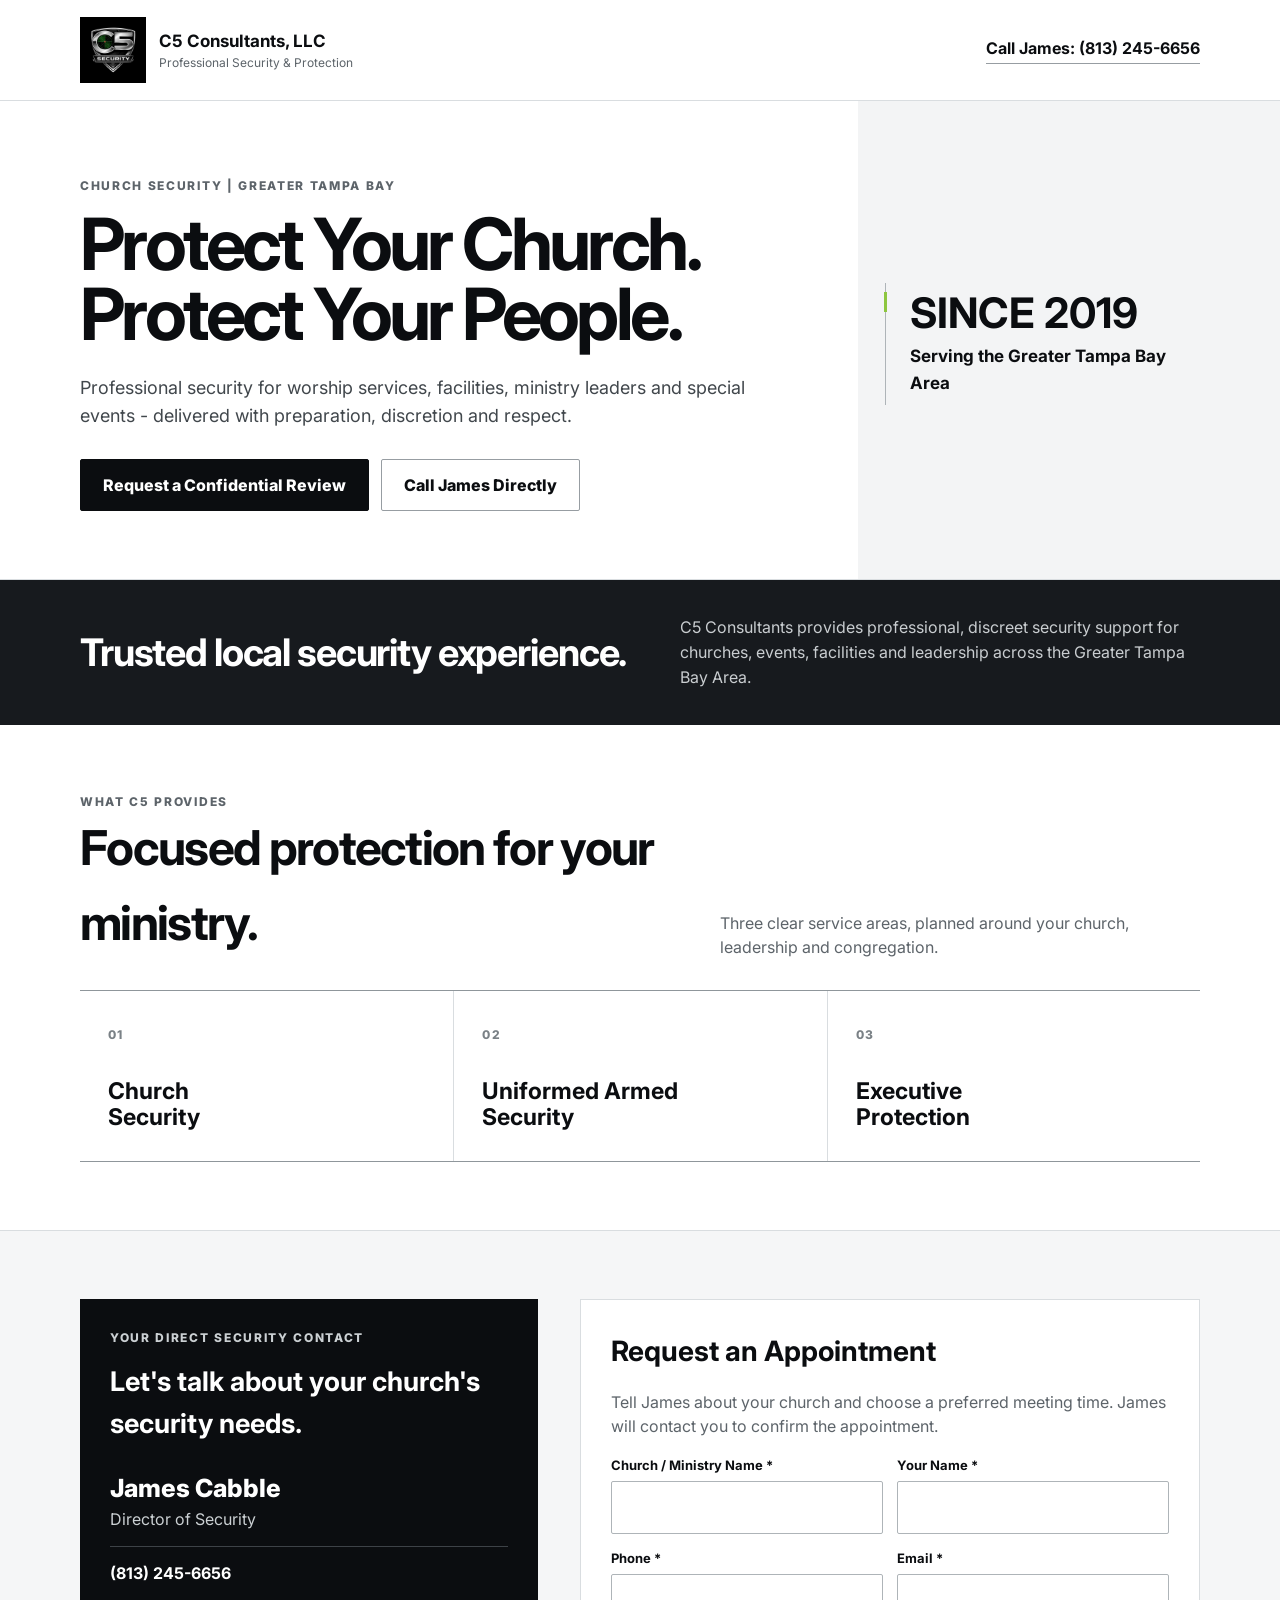
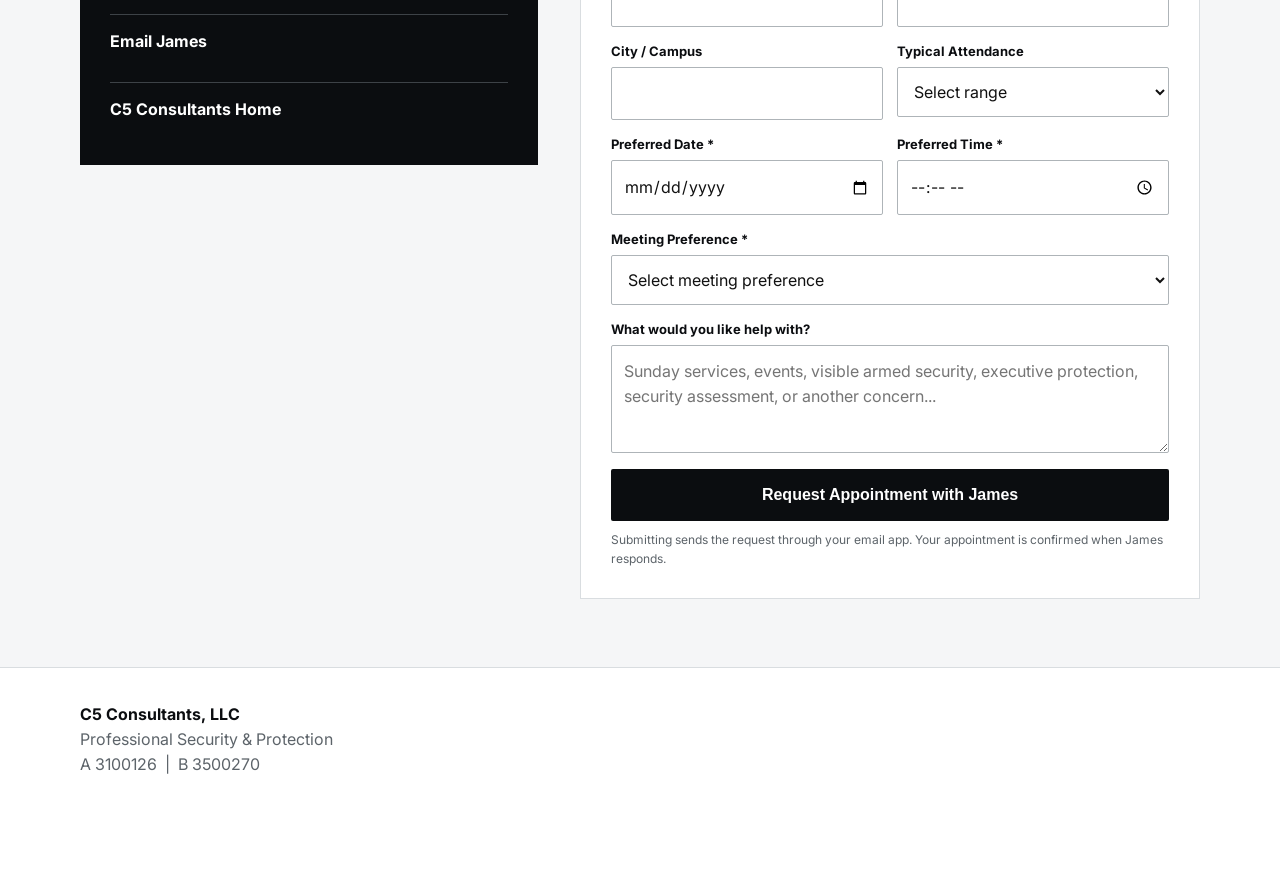
==== commit 8fcc3ffa: "Remove Grace Family Church references from church landing page" ====
--- a/church-security.html
+++ b/church-security.html
@@ -1,9 +1,9 @@
 <!doctype html>
-<html lang="en"><head><meta charset="utf-8"><meta name="viewport" content="width=device-width,initial-scale=1"><meta name="theme-color" content="#ffffff"><title>Church Security | C5 Consultants, LLC</title><meta name="description" content="Church security services in Tampa Bay from C5 Consultants, LLC. Request a complimentary church security review or contact James Cabble directly."><link rel="canonical" href="https://www.c5tampasecurity.com/church-security.html"><link rel="icon" href="assets/official-c5-logo.svg?v=3" type="image/svg+xml"><link rel="preconnect" href="https://fonts.googleapis.com"><link rel="preconnect" href="https://fonts.gstatic.com" crossorigin><link href="https://fonts.googleapis.com/css2?family=Inter:wght@400;500;600;700;800&display=swap" rel="stylesheet"><style>
+<html lang="en"><head><meta charset="utf-8"><meta name="viewport" content="width=device-width,initial-scale=1"><meta name="theme-color" content="#ffffff"><title>Church Security | C5 Consultants, LLC</title><meta name="description" content="Church security services in Tampa Bay from C5 Consultants, LLC. Request a confidential church security review or contact James Cabble directly."><link rel="canonical" href="https://www.c5tampasecurity.com/church-security.html"><link rel="icon" href="assets/official-c5-logo.svg?v=3" type="image/svg+xml"><link rel="preconnect" href="https://fonts.googleapis.com"><link rel="preconnect" href="https://fonts.gstatic.com" crossorigin><link href="https://fonts.googleapis.com/css2?family=Inter:wght@400;500;600;700;800&display=swap" rel="stylesheet"><style>
 :root{--ink:#0b0d10;--charcoal:#171a1e;--silver:#d9dde0;--soft:#f5f6f7;--muted:#5d646a;--green:#8dc63f;--white:#fff}*{box-sizing:border-box}html{scroll-behavior:smooth}body{margin:0;background:#fff;color:var(--ink);font-family:Inter,Arial,sans-serif;line-height:1.55}a{color:inherit}.wrap{width:min(1120px,calc(100% - 40px));margin:auto}.topbar{padding:17px 0;border-bottom:1px solid var(--silver)}.topbar .wrap,.brand{display:flex;align-items:center}.topbar .wrap{justify-content:space-between;gap:24px}.brand{gap:13px;text-decoration:none}.brand img{width:66px;height:66px}.brand strong,.brand span{display:block}.brand strong{font-size:17px}.brand span{color:var(--muted);font-size:12px}.top-call{font-weight:700;text-decoration:none;border-bottom:1px solid #979da2;padding-bottom:3px}.hero{padding:76px 0 68px;background:linear-gradient(90deg,#fff 0 67%,#f3f4f5 67%);border-bottom:1px solid var(--silver)}.hero-grid{display:grid;grid-template-columns:1.55fr .65fr;gap:54px;align-items:center}.eyebrow{margin:0 0 13px;color:var(--muted);font-weight:800;letter-spacing:.14em;text-transform:uppercase;font-size:12px}.hero h1{max-width:780px;margin:0;font-size:clamp(43px,6.4vw,72px);line-height:.98;letter-spacing:-.05em}.hero .lead{max-width:720px;margin:24px 0 0;color:#41474c;font-size:18px}.actions{display:flex;flex-wrap:wrap;gap:12px;margin-top:30px}.btn{display:inline-flex;justify-content:center;align-items:center;min-height:52px;padding:0 22px;border-radius:2px;background:var(--ink);color:#fff;text-decoration:none;font-weight:800;border:1px solid var(--ink)}.btn.alt{background:#fff;color:var(--ink);border-color:#979da2}.hero-proof{position:relative;border-left:1px solid #aeb4b8;padding:9px 0 9px 24px}.hero-proof:before{content:"";position:absolute;left:-2px;top:9px;width:3px;height:20px;background:var(--green)}.hero-proof strong{display:block;font-size:42px;line-height:1}.hero-proof span{display:block;margin-top:9px;font-size:17px;font-weight:700}.proof{padding:35px 0;background:var(--charcoal);color:#fff}.proof .wrap{display:flex;align-items:center;justify-content:space-between;gap:30px}.proof strong{font-size:clamp(24px,3.5vw,38px);letter-spacing:-.03em}.proof span{max-width:520px;color:#c9cdd0}.section{padding:68px 0}.section h2{font-size:clamp(31px,4.2vw,48px);margin:0;letter-spacing:-.035em}.section-head{display:flex;justify-content:space-between;align-items:end;gap:30px;margin-bottom:30px}.section-head p{max-width:480px;margin:0;color:var(--muted)}.service-grid{display:grid;grid-template-columns:repeat(3,1fr);border-block:1px solid #8f969b}.service{padding:30px 28px;min-height:170px}.service+.service{border-left:1px solid var(--silver)}.service .number{font-size:12px;color:#7a8186;font-weight:800;letter-spacing:.12em}.service h3{margin:32px 0 0;font-size:23px;line-height:1.15}.review{background:var(--soft);border-top:1px solid var(--silver)}.contact-layout{display:grid;grid-template-columns:.85fr 1.15fr;gap:42px;align-items:start}.direct{padding:30px;background:var(--ink);color:#fff}.direct h3{margin:0 0 24px;font-size:27px}.direct .name{font-size:25px;font-weight:800}.direct .title,.direct p{color:#cbd0d3}.contact-link{display:block;margin-top:14px;padding:14px 0;border-top:1px solid #3d4247;text-decoration:none;font-weight:700}.form{padding:30px;background:#fff;border:1px solid var(--silver)}.form h3{margin:0;font-size:28px}.form>p{color:var(--muted)}.fields{display:grid;grid-template-columns:1fr 1fr;gap:14px}.field{display:flex;flex-direction:column;gap:6px}.field.full{grid-column:1/-1}label{font-size:13px;font-weight:700}input,select,textarea{width:100%;padding:13px 12px;border:1px solid #aeb4b8;border-radius:2px;font:inherit;background:#fff;color:#111}textarea{min-height:108px;resize:vertical}.submit{width:100%;margin-top:16px;min-height:52px;border:0;border-radius:2px;background:var(--ink);color:#fff;font-weight:800;font-size:16px;cursor:pointer}.submit:focus,.btn:focus,.contact-link:focus{outline:3px solid var(--green);outline-offset:3px}.fine{font-size:12px!important;margin:10px 0 0!important}.bottom{padding:34px 0 96px;border-top:1px solid var(--silver);color:var(--muted)}.bottom strong{color:var(--ink)}.mobile-call{display:none}@media(max-width:780px){.top-call{display:none}.hero{padding:52px 0;background:#fff}.hero-grid,.contact-layout,.fields{grid-template-columns:1fr}.proof .wrap,.section-head{display:block}.proof span,.section-head p{display:block;margin-top:12px}.service-grid{grid-template-columns:1fr}.service{min-height:0}.service+.service{border-left:0;border-top:1px solid var(--silver)}.mobile-call{display:block;position:fixed;z-index:20;inset:auto 0 0;padding:10px 14px;background:#fff;border-top:1px solid var(--silver)}.mobile-call a{display:block;text-align:center;padding:14px;background:var(--ink);color:#fff;text-decoration:none;font-weight:800}}
 </style></head><body><header class="topbar"><div class="wrap"><a class="brand" href="/" aria-label="C5 Consultants home"><img src="assets/official-c5-logo.svg?v=3" alt="Official C5 Security logo"><div><strong>C5 Consultants, LLC</strong><span>Professional Security &amp; Protection</span></div></a><a class="top-call" href="tel:+18132456656">Call James: (813) 245-6656</a></div></header><main>
-<section class="hero"><div class="wrap hero-grid"><div><p class="eyebrow">Church Security | Greater Tampa Bay</p><h1>Protect Your Church.<br>Protect Your People.</h1><p class="lead">Professional security for worship services, facilities, ministry leaders and special events - delivered with preparation, discretion and respect.</p><div class="actions"><a class="btn" href="#review">Request a Complimentary Review</a><a class="btn alt" href="tel:+18132456656">Call James Directly</a></div></div><div class="hero-proof"><strong>6+ YEARS</strong><span>Serving Grace Family Church in Tampa</span></div></div></section>
-<section class="proof"><div class="wrap"><strong>Trusted church security experience.</strong><span>C5 Consultants has provided security services for Grace Family Church in Tampa for more than six years.</span></div></section>
+<section class="hero"><div class="wrap hero-grid"><div><p class="eyebrow">Church Security | Greater Tampa Bay</p><h1>Protect Your Church.<br>Protect Your People.</h1><p class="lead">Professional security for worship services, facilities, ministry leaders and special events - delivered with preparation, discretion and respect.</p><div class="actions"><a class="btn" href="#review">Request a Confidential Review</a><a class="btn alt" href="tel:+18132456656">Call James Directly</a></div></div><div class="hero-proof"><strong>SINCE 2019</strong><span>Serving the Greater Tampa Bay Area</span></div></div></section>
+<section class="proof"><div class="wrap"><strong>Trusted local security experience.</strong><span>C5 Consultants provides professional, discreet security support for churches, events, facilities and leadership across the Greater Tampa Bay Area.</span></div></section>
 <section class="section"><div class="wrap"><div class="section-head"><div><p class="eyebrow">What C5 Provides</p><h2>Focused protection for your ministry.</h2></div><p>Three clear service areas, planned around your church, leadership and congregation.</p></div><div class="service-grid"><article class="service"><span class="number">01</span><h3>Church<br>Security</h3></article><article class="service"><span class="number">02</span><h3>Uniformed Armed<br>Security</h3></article><article class="service"><span class="number">03</span><h3>Executive<br>Protection</h3></article></div></div></section>
-<section class="section review" id="review"><div class="wrap contact-layout"><div class="direct"><p class="eyebrow">Your Direct Security Contact</p><h3>Let's talk about your church's security needs.</h3><div class="name">James Cabble</div><div class="title">Director of Security</div><a class="contact-link" href="tel:+18132456656">(813) 245-6656</a><a class="contact-link" href="mailto:jim_cabble@yahoo.com?subject=Church%20Security%20Inquiry">Email James</a><a class="contact-link" href="/">C5 Consultants Home</a></div><form class="form" id="churchInquiry"><h3>Request an Appointment</h3><p>Tell James about your church and choose a preferred meeting time. James will contact you to confirm the appointment.</p><div class="fields"><div class="field"><label for="church">Church / Ministry Name *</label><input id="church" name="church" autocomplete="organization" required></div><div class="field"><label for="name">Your Name *</label><input id="name" name="name" autocomplete="name" required></div><div class="field"><label for="phone">Phone *</label><input id="phone" name="phone" type="tel" autocomplete="tel" required></div><div class="field"><label for="email">Email *</label><input id="email" name="email" type="email" autocomplete="email" required></div><div class="field"><label for="city">City / Campus</label><input id="city" name="city" autocomplete="address-level2"></div><div class="field"><label for="size">Typical Attendance</label><select id="size" name="size"><option value="">Select range</option><option>Under 100</option><option>100-249</option><option>250-499</option><option>500-999</option><option>1,000+</option></select></div><div class="field"><label for="appointmentDate">Preferred Date *</label><input id="appointmentDate" name="appointmentDate" type="date" required></div><div class="field"><label for="appointmentTime">Preferred Time *</label><input id="appointmentTime" name="appointmentTime" type="time" required></div><div class="field full"><label for="meetingType">Meeting Preference *</label><select id="meetingType" name="meetingType" required><option value="">Select meeting preference</option><option>Phone Call</option><option>Video Meeting</option><option>On-Site Church Visit</option></select></div><div class="field full"><label for="need">What would you like help with?</label><textarea id="need" name="need" placeholder="Sunday services, events, visible armed security, executive protection, security assessment, or another concern..."></textarea></div></div><button class="submit" type="submit">Request Appointment with James</button><p class="fine">Submitting sends the request through your email app. Your appointment is confirmed when James responds.</p></form></div></section></main>
-<footer class="bottom"><div class="wrap"><strong>C5 Consultants, LLC</strong><br>Professional Security &amp; Protection<br>A 3100126 &nbsp;|&nbsp; B 3500270</div></footer><div class="mobile-call"><a href="tel:+18132456656">Call James - (813) 245-6656</a></div><script>const appointmentDate=document.getElementById('appointmentDate');appointmentDate.min=new Date().toISOString().split('T')[0];document.getElementById('churchInquiry').addEventListener('submit',function(e){e.preventDefault();const g=id=>document.getElementById(id).value.trim();const subject='Church Security Appointment Request - '+g('church');const body=['Church / Ministry: '+g('church'),'Contact Name: '+g('name'),'Phone: '+g('phone'),'Email: '+g('email'),'City / Campus: '+g('city'),'Typical Attendance: '+g('size'),'Preferred Date: '+g('appointmentDate'),'Preferred Time: '+g('appointmentTime'),'Meeting Preference: '+g('meetingType'),'','Security needs:',g('need'),'','Please contact me to confirm this appointment request.','Sent from the C5 Church Security landing page.'].join('\n');window.location.href='mailto:jim_cabble@yahoo.com?subject='+encodeURIComponent(subject)+'&body='+encodeURIComponent(body);});</script></body></html>
+<section class="section review" id="review"><div class="wrap contact-layout"><div class="direct"><p class="eyebrow">Your Direct Security Contact</p><h3>Let's talk about your church's security needs.</h3><div class="name">James Cabble</div><div class="title">Director of Security</div><a class="contact-link" href="tel:+18132456656">(813) 245-6656</a><a class="contact-link" href="mailto:admin@c5tampasecurity.com?subject=Church%20Security%20Inquiry">Email James</a><a class="contact-link" href="/">C5 Consultants Home</a></div><form class="form" id="churchInquiry"><h3>Request an Appointment</h3><p>Tell James about your church and choose a preferred meeting time. James will contact you to confirm the appointment.</p><div class="fields"><div class="field"><label for="church">Church / Ministry Name *</label><input id="church" name="church" autocomplete="organization" required></div><div class="field"><label for="name">Your Name *</label><input id="name" name="name" autocomplete="name" required></div><div class="field"><label for="phone">Phone *</label><input id="phone" name="phone" type="tel" autocomplete="tel" required></div><div class="field"><label for="email">Email *</label><input id="email" name="email" type="email" autocomplete="email" required></div><div class="field"><label for="city">City / Campus</label><input id="city" name="city" autocomplete="address-level2"></div><div class="field"><label for="size">Typical Attendance</label><select id="size" name="size"><option value="">Select range</option><option>Under 100</option><option>100-249</option><option>250-499</option><option>500-999</option><option>1,000+</option></select></div><div class="field"><label for="appointmentDate">Preferred Date *</label><input id="appointmentDate" name="appointmentDate" type="date" required></div><div class="field"><label for="appointmentTime">Preferred Time *</label><input id="appointmentTime" name="appointmentTime" type="time" required></div><div class="field full"><label for="meetingType">Meeting Preference *</label><select id="meetingType" name="meetingType" required><option value="">Select meeting preference</option><option>Phone Call</option><option>Video Meeting</option><option>On-Site Church Visit</option></select></div><div class="field full"><label for="need">What would you like help with?</label><textarea id="need" name="need" placeholder="Sunday services, events, visible armed security, executive protection, security assessment, or another concern..."></textarea></div></div><button class="submit" type="submit">Request Appointment with James</button><p class="fine">Submitting sends the request through your email app. Your appointment is confirmed when James responds.</p></form></div></section></main>
+<footer class="bottom"><div class="wrap"><strong>C5 Consultants, LLC</strong><br>Professional Security &amp; Protection<br>A 3100126 &nbsp;|&nbsp; B 3500270</div></footer><div class="mobile-call"><a href="tel:+18132456656">Call James - (813) 245-6656</a></div><script>const appointmentDate=document.getElementById('appointmentDate');appointmentDate.min=new Date().toISOString().split('T')[0];document.getElementById('churchInquiry').addEventListener('submit',function(e){e.preventDefault();const g=id=>document.getElementById(id).value.trim();const subject='Church Security Appointment Request - '+g('church');const body=['Church / Ministry: '+g('church'),'Contact Name: '+g('name'),'Phone: '+g('phone'),'Email: '+g('email'),'City / Campus: '+g('city'),'Typical Attendance: '+g('size'),'Preferred Date: '+g('appointmentDate'),'Preferred Time: '+g('appointmentTime'),'Meeting Preference: '+g('meetingType'),'','Security needs:',g('need'),'','Please contact me to confirm this appointment request.','Sent from the C5 Church Security landing page.'].join('\n');window.location.href='mailto:admin@c5tampasecurity.com?subject='+encodeURIComponent(subject)+'&body='+encodeURIComponent(body);});</script></body></html>
